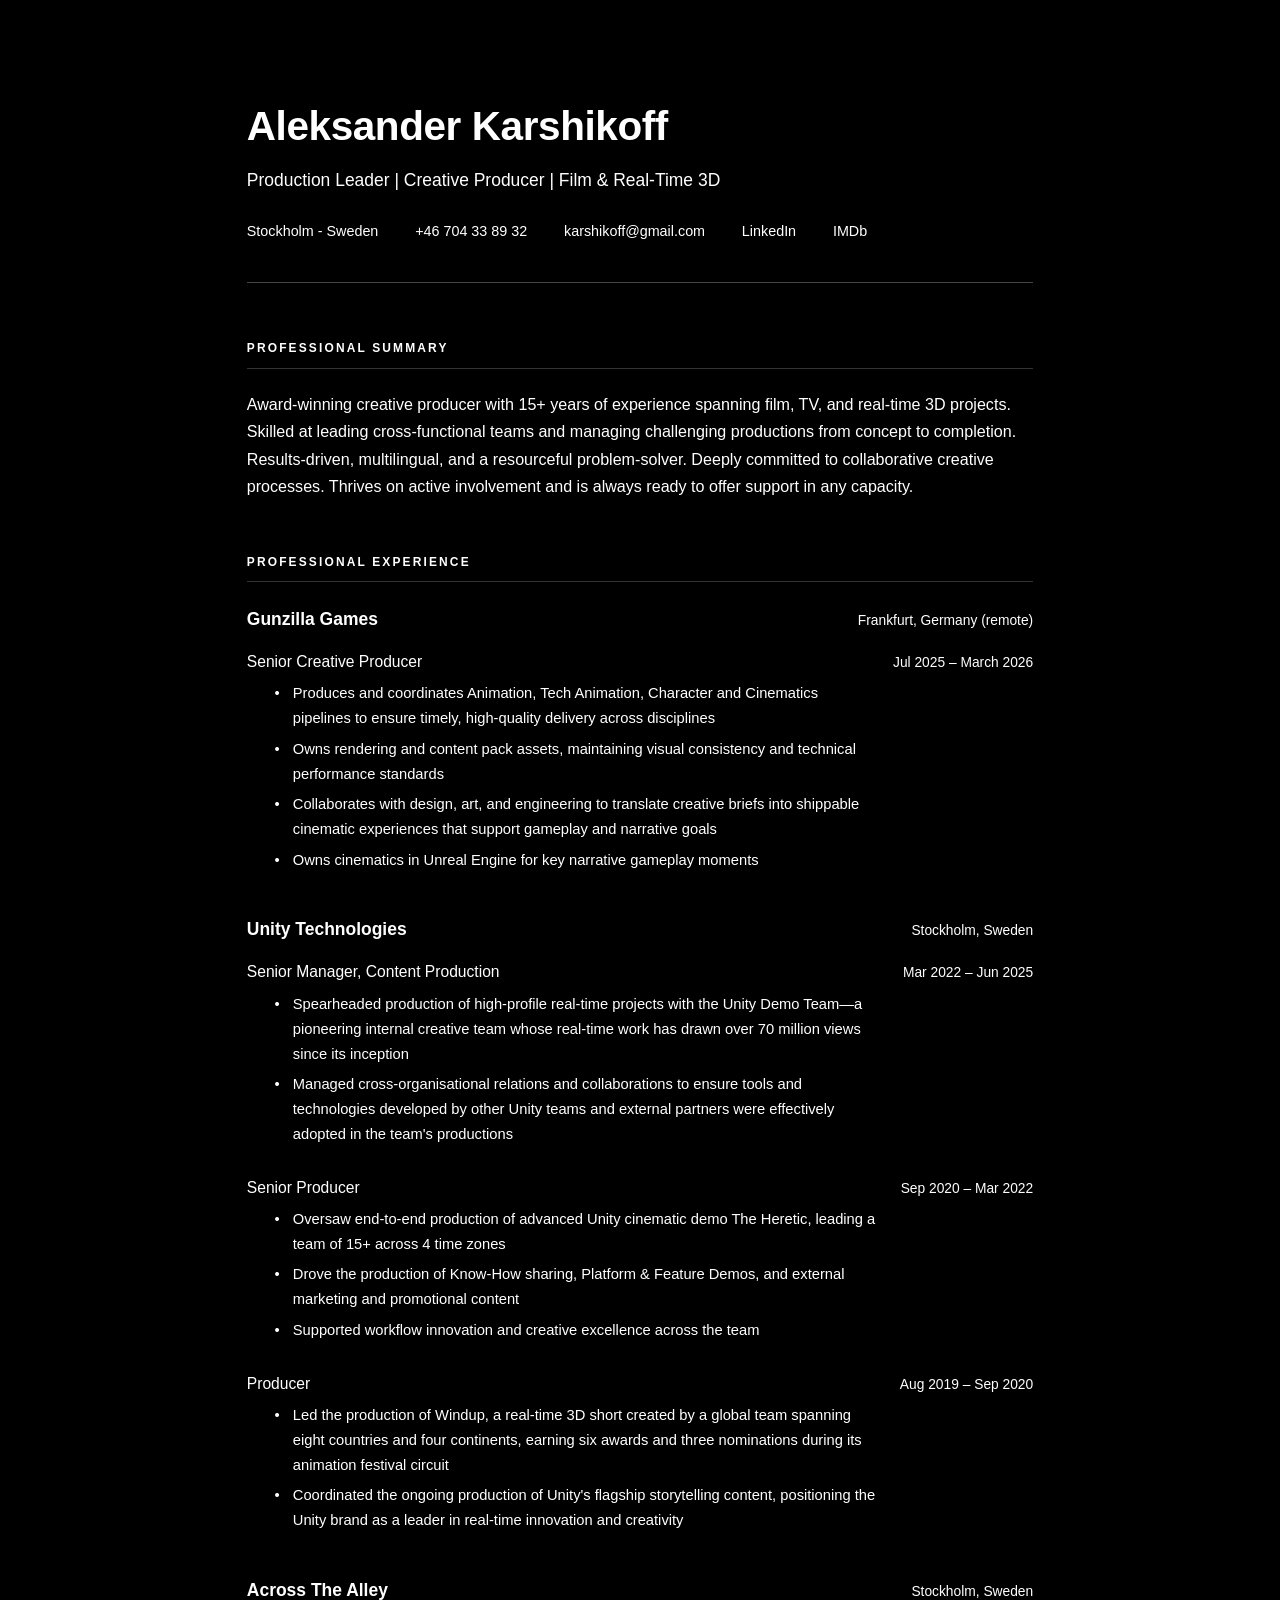
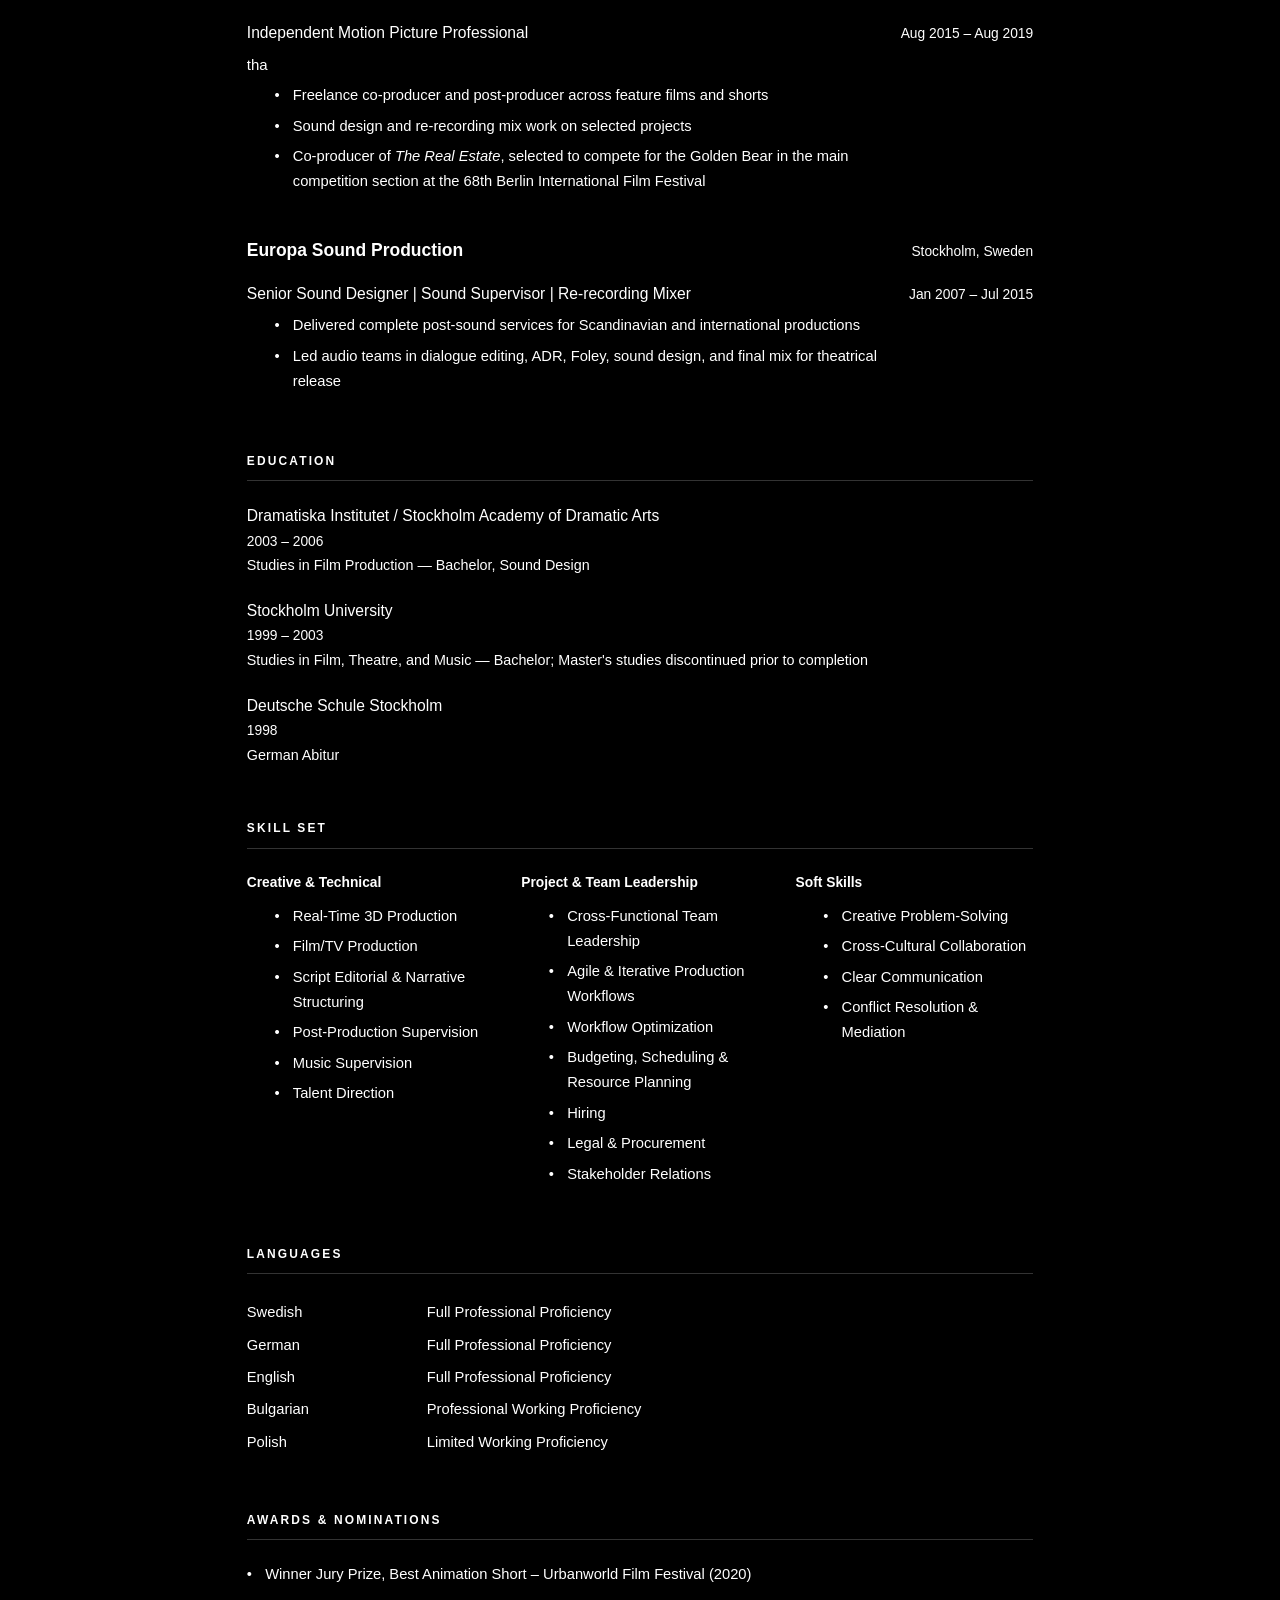
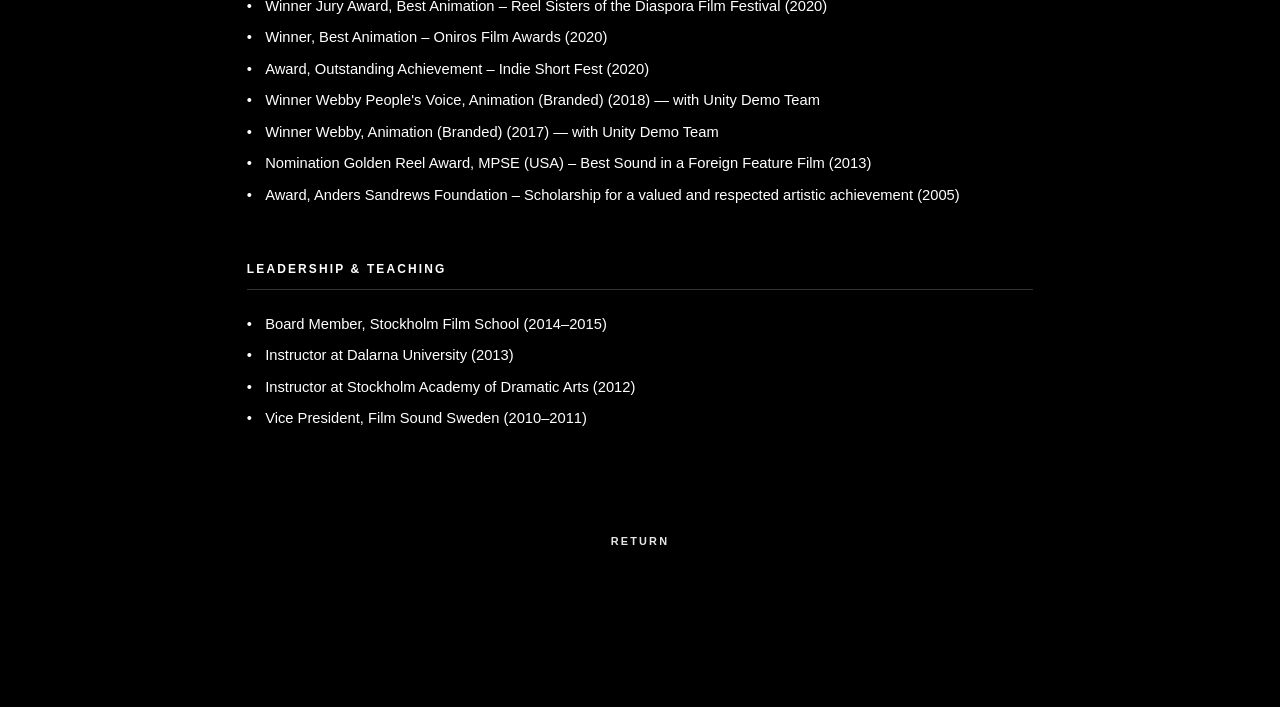
==== cv.html @ b13f15df "updates" ====
<!DOCTYPE html>
<html lang="en">

<head>
    <meta charset="UTF-8">
    <meta name="viewport" content="width=device-width, initial-scale=1.0">

    <title>Aleksander Karshikoff | CV</title>
    <style>
        *,
        *::before,
        *::after {
            box-sizing: border-box;
            margin: 0;
            padding: 0;
        }

        html {
            font-size: 115%;
            -webkit-text-size-adjust: 100%;
            text-size-adjust: 100%;
        }

        body {
            background-color: #000;
            color: #fff;
            font-family: Arial, sans-serif;
            font-weight: 400;
            font-size: 15px;
            line-height: 1.7;
        }

        a {
            color: inherit;
            text-decoration: none;
        }

        a:hover {
            text-decoration: underline;
        }

        /* ── Return button ── */
        .return-btn {
            position: fixed;
            top: 2rem;
            left: 2rem;
            font-family: Arial, sans-serif;
            font-size: 0.85vw;
            font-weight: 400;
            color: #fff;
            text-decoration: none;
            opacity: 0.9;
            transition: color 0.3s ease;
            z-index: 100;
        }

        .return-btn:hover {
            color: #fff;
            text-decoration: none;
        }

        .back-btn-container {
            display: flex;
            justify-content: center;
            margin-top: 5rem;
            margin-bottom: 2rem;
        }

        .back-btn {
            position: relative;
            font-family: Arial, sans-serif;
            font-size: 0.85vw;
            color: #ffffff;
            text-decoration: none;
            letter-spacing: 0.2em;
            text-transform: uppercase;
            padding: 0.5rem 2rem;
            transition: transform 0.4s ease;
            font-weight: 700;
            opacity: 0.9;
        }

        .back-btn:hover {
            transform: scale(1.05);
            text-decoration: none;
        }

        .back-btn::after {
            content: '';
            position: absolute;
            width: 0;
            height: 1px;
            bottom: 0;
            left: 50%;
            background-color: #ffffff;
            transition: all 0.4s cubic-bezier(0.25, 0.8, 0.25, 1);
            transform: translateX(-50%);
            box-shadow: 0 0 15px rgba(255, 255, 255, 0.5);
        }

        .back-btn:hover::after {
            width: 80%;
        }

        /* ── Page layout ── */
        .page {
            max-width: 860px;
            margin: 0 auto;
            padding: 5rem 2rem 6rem;
        }

        /* ── Header ── */
        .cv-header {
            margin-bottom: 3rem;
            padding-bottom: 2rem;
            border-bottom: 1px solid #444;
        }

        .cv-name {
            font-size: 2.2rem;
            font-weight: 700;
            letter-spacing: -0.01em;
            margin-bottom: 0.3rem;
        }

        .cv-title {
            font-size: 0.95rem;
            font-weight: 400;
            color: #fff;
            margin-bottom: 1.2rem;
        }

        .cv-contact {
            font-size: 0.78rem;
            color: #fff;
            line-height: 1.9;
        }

        .cv-contact a:hover {
            color: #fff;
        }

        .cv-contact-row {
            display: flex;
            flex-wrap: wrap;
            gap: 0.2rem 2rem;
        }

        /* ── Sections ── */
        .section {
            margin-bottom: 2.8rem;
        }

        .section-title {
            font-size: 0.65rem;
            font-weight: 600;
            letter-spacing: 0.18em;
            text-transform: uppercase;
            color: #fff;
            margin-bottom: 1.2rem;
            padding-bottom: 0.5rem;
            border-bottom: 1px solid #333;
        }

        /* Summary */
        .summary-text {
            font-size: 0.875rem;
            color: #fff;
            max-width: 780px;
        }

        /* Experience */
        .org {
            margin-bottom: 2rem;
        }

        .org-header {
            display: flex;
            justify-content: space-between;
            align-items: baseline;
            flex-wrap: wrap;
            gap: 0.3rem;
            margin-bottom: 0.8rem;
        }

        .org-name {
            font-size: 0.95rem;
            font-weight: 600;
        }

        .org-location {
            font-size: 0.75rem;
            color: #fff;
        }

        .role {
            display: grid;
            grid-template-columns: 1fr auto;
            column-gap: 1rem;
            row-gap: 0.3rem;
            align-items: baseline;
            margin-bottom: 1.2rem;
        }

        .role-header {
            display: contents;
        }

        .role-title {
            font-size: 0.85rem;
            font-weight: 500;
            color: #fff;
            flex: 1;
            min-width: 0;
        }

        .role-date {
            font-size: 0.75rem;
            color: #fff;
            white-space: nowrap;
            flex-shrink: 0;
        }

        .bullet-list {
            list-style: none;
            padding-left: 1.5rem;
            grid-column: 1;
        }

        .bullet-list li {
            font-size: 0.8rem;
            color: #fff;
            padding-left: 1rem;
            position: relative;
            margin-bottom: 0.3rem;
        }

        .bullet-list li::before {
            content: '•';
            position: absolute;
            left: 0;
            color: #fff;
        }

        /* Education */
        .edu-item {
            margin-bottom: 1.1rem;
        }

        .edu-name {
            font-size: 0.85rem;
            font-weight: 500;
            color: #fff;
        }

        .edu-dates {
            font-size: 0.75rem;
            color: #fff;
        }

        .edu-detail {
            font-size: 0.78rem;
            color: #fff;
        }

        /* Skills grid */
        .skills-grid {
            display: grid;
            grid-template-columns: repeat(3, 1fr);
            gap: 1.5rem 2rem;
        }


        .skill-group-title {
            font-size: 0.75rem;
            font-weight: 600;
            color: #fff;
            margin-bottom: 0.5rem;
        }

        /* Languages */
        .lang-table {
            width: 100%;
            border-collapse: collapse;
        }

        .lang-table tr td {
            padding: 0.2rem 0;
            font-size: 0.8rem;
        }

        .lang-table tr td:first-child {
            font-weight: 500;
            color: #fff;
            width: 180px;
        }

        .lang-table tr td:last-child {
            color: #fff;
        }

        /* Awards / Leadership */
        .item-list {
            list-style: none;
        }

        .item-list li {
            font-size: 0.8rem;
            color: #fff;
            padding-left: 1rem;
            position: relative;
            margin-bottom: 0.35rem;
        }

        .item-list li::before {
            content: '•';
            position: absolute;
            left: 0;
            color: #fff;
        }

        @media (max-width: 768px) {
            .back-btn {
                font-size: 16px;
            }

            .page {
                padding: 3rem 1.5rem 4rem;
            }

            .skills-grid {
                grid-template-columns: 1fr;
                gap: 1.5rem;
            }
        }

        @media (max-width: 600px) {
            .role {
                grid-template-columns: 1fr;
            }

            .role-date {
                text-align: left;
                margin-top: 0.2rem;
            }
        }
    </style>
</head>

<body>


    <div class="page">

        <!-- Header -->
        <header class="cv-header">
            <h1 class="cv-name">Aleksander Karshikoff</h1>
            <p class="cv-title">Production Leader | Creative Producer | Film &amp; Real-Time 3D</p>
            <div class="cv-contact">
                <div class="cv-contact-row">
                    <span>Stockholm - Sweden</span>
                    <span>+46 704 33 89 32</span>
                    <span>karshikoff@gmail.com</span>
                    <a href="https://www.linkedin.com/in/aleksander-karshikoff-a1b75057" target="_blank">LinkedIn</a>
                    <a href="https://www.imdb.com/name/nm2198897/" target="_blank">IMDb</a>
                </div>
            </div>
        </header>

        <!-- Professional Summary -->
        <section class="section">
            <h2 class="section-title">Professional Summary</h2>
            <p class="summary-text">Award-winning creative producer with 15+ years of experience spanning film, TV, and
                real-time 3D projects. Skilled at leading cross-functional teams and managing challenging productions
                from concept to completion. Results-driven, multilingual, and a resourceful problem-solver. Deeply
                committed to collaborative creative processes. Thrives on active involvement and is always ready to
                offer support in any capacity.</p>
        </section>

        <!-- Professional Experience -->
        <section class="section">
            <h2 class="section-title">Professional Experience</h2>

            <div class="org">
                <div class="org-header">
                    <span class="org-name">Gunzilla Games</span>
                    <span class="org-location">Frankfurt, Germany (remote)</span>
                </div>
                <div class="role">
                    <div class="role-header">
                        <span class="role-title">Senior Creative Producer</span>
                        <span class="role-date">Jul 2025 – March 2026</span>
                    </div>
                    <ul class="bullet-list">
                        <li>Produces and coordinates Animation, Tech Animation, Character and Cinematics pipelines to
                            ensure timely, high-quality delivery across disciplines</li>
                        <li>Owns rendering and content pack assets, maintaining visual consistency and technical
                            performance standards</li>
                        <li>Collaborates with design, art, and engineering to translate creative briefs into shippable
                            cinematic experiences that support gameplay and narrative goals</li>
                        <li>Owns cinematics in Unreal Engine for key narrative gameplay moments</li>
                    </ul>
                </div>
            </div>

            <div class="org">
                <div class="org-header">
                    <span class="org-name">Unity Technologies</span>
                    <span class="org-location">Stockholm, Sweden</span>
                </div>
                <div class="role">
                    <div class="role-header">
                        <span class="role-title">Senior Manager, Content Production</span>
                        <span class="role-date">Mar 2022 – Jun 2025</span>
                    </div>
                    <ul class="bullet-list">
                        <li>Spearheaded production of high-profile real-time projects with the Unity Demo Team—a
                            pioneering internal creative team whose real-time work has drawn over 70 million views since
                            its inception</li>
                        <li>Managed cross-organisational relations and collaborations to ensure tools and technologies
                            developed by other Unity teams and external partners were effectively adopted in the team's
                            productions</li>
                    </ul>
                </div>
                <div class="role">
                    <div class="role-header">
                        <span class="role-title">Senior Producer</span>
                        <span class="role-date">Sep 2020 – Mar 2022</span>
                    </div>
                    <ul class="bullet-list">
                        <li>Oversaw end-to-end production of advanced Unity cinematic demo The Heretic, leading a team
                            of 15+ across 4 time zones</li>
                        <li>Drove the production of Know-How sharing, Platform &amp; Feature Demos, and external
                            marketing and promotional content</li>
                        <li>Supported workflow innovation and creative excellence across the team</li>
                    </ul>
                </div>
                <div class="role">
                    <div class="role-header">
                        <span class="role-title">Producer</span>
                        <span class="role-date">Aug 2019 – Sep 2020</span>
                    </div>
                    <ul class="bullet-list">
                        <li>Led the production of Windup, a real-time 3D short created by a global team spanning eight
                            countries and four continents, earning six awards and three nominations during its animation
                            festival circuit</li>
                        <li>Coordinated the ongoing production of Unity's flagship storytelling content, positioning the
                            Unity brand as a leader in real-time innovation and creativity</li>
                    </ul>
                </div>
            </div>

            <div class="org">
                <div class="org-header">
                    <span class="org-name">Across The Alley</span>
                    <span class="org-location">Stockholm, Sweden</span>
                </div>
                <div class="role">
                    <div class="role-header">
                        <span class="role-title">Independent Motion Picture Professional</span>
                        <span class="role-date">Aug 2015 – Aug 2019</span>
                        tha
                    </div>
                    <ul class="bullet-list">
                        <li>Freelance co-producer and post-producer across feature films and shorts</li>
                        <li>Sound design and re-recording mix work on selected projects</li>
                        <li>Co-producer of <em>The Real Estate</em>, selected to compete for the Golden Bear in the main
                            competition section at the 68th Berlin International Film Festival</li>
                    </ul>
                </div>
            </div>

            <div class="org">
                <div class="org-header">
                    <span class="org-name">Europa Sound Production</span>
                    <span class="org-location">Stockholm, Sweden</span>
                </div>
                <div class="role">
                    <div class="role-header">
                        <span class="role-title">Senior Sound Designer | Sound Supervisor | Re-recording Mixer</span>
                        <span class="role-date">Jan 2007 – Jul 2015</span>
                    </div>
                    <ul class="bullet-list">
                        <li>Delivered complete post-sound services for Scandinavian and international productions</li>
                        <li>Led audio teams in dialogue editing, ADR, Foley, sound design, and final mix for theatrical
                            release</li>
                    </ul>
                </div>
            </div>

        </section>

        <!-- Education -->
        <section class="section">
            <h2 class="section-title">Education</h2>
            <div class="edu-item">
                <div class="edu-name">Dramatiska Institutet / Stockholm Academy of Dramatic Arts</div>
                <div class="edu-dates">2003 – 2006</div>
                <div class="edu-detail">Studies in Film Production — Bachelor, Sound Design</div>
            </div>
            <div class="edu-item">
                <div class="edu-name">Stockholm University</div>
                <div class="edu-dates">1999 – 2003</div>
                <div class="edu-detail">Studies in Film, Theatre, and Music — Bachelor; Master's studies discontinued
                    prior to completion</div>
            </div>
            <div class="edu-item">
                <div class="edu-name">Deutsche Schule Stockholm</div>
                <div class="edu-dates">1998</div>
                <div class="edu-detail">German Abitur</div>
            </div>
        </section>

        <!-- Skills -->
        <section class="section">
            <h2 class="section-title">Skill Set</h2>
            <div class="skills-grid">
                <div>
                    <div class="skill-group-title">Creative &amp; Technical</div>
                    <ul class="bullet-list">
                        <li>Real-Time 3D Production</li>
                        <li>Film/TV Production</li>
                        <li>Script Editorial &amp; Narrative Structuring</li>
                        <li>Post-Production Supervision</li>
                        <li>Music Supervision</li>
                        <li>Talent Direction</li>
                    </ul>
                </div>
                <div>
                    <div class="skill-group-title">Project &amp; Team Leadership</div>
                    <ul class="bullet-list">
                        <li>Cross-Functional Team Leadership</li>
                        <li>Agile &amp; Iterative Production Workflows</li>
                        <li>Workflow Optimization</li>
                        <li>Budgeting, Scheduling &amp; Resource Planning</li>
                        <li>Hiring</li>
                        <li>Legal &amp; Procurement</li>
                        <li>Stakeholder Relations</li>
                    </ul>
                </div>
                <div>
                    <div class="skill-group-title">Soft Skills</div>
                    <ul class="bullet-list">
                        <li>Creative Problem-Solving</li>
                        <li>Cross-Cultural Collaboration</li>
                        <li>Clear Communication</li>
                        <li>Conflict Resolution &amp; Mediation</li>
                    </ul>
                </div>
            </div>
        </section>

        <!-- Languages -->
        <section class="section">
            <h2 class="section-title">Languages</h2>
            <table class="lang-table">
                <tr>
                    <td>Swedish</td>
                    <td>Full Professional Proficiency</td>
                </tr>
                <tr>
                    <td>German</td>
                    <td>Full Professional Proficiency</td>
                </tr>
                <tr>
                    <td>English</td>
                    <td>Full Professional Proficiency</td>
                </tr>
                <tr>
                    <td>Bulgarian</td>
                    <td>Professional Working Proficiency</td>
                </tr>
                <tr>
                    <td>Polish</td>
                    <td>Limited Working Proficiency</td>
                </tr>
            </table>
        </section>

        <!-- Awards -->
        <section class="section">
            <h2 class="section-title">Awards &amp; Nominations</h2>
            <ul class="item-list">
                <li>Winner Jury Prize, Best Animation Short – Urbanworld Film Festival (2020)</li>
                <li>Winner Jury Award, Best Animation – Reel Sisters of the Diaspora Film Festival (2020)</li>
                <li>Winner, Best Animation – Oniros Film Awards (2020)</li>
                <li>Award, Outstanding Achievement – Indie Short Fest (2020)</li>
                <li>Winner Webby People's Voice, Animation (Branded) (2018) — with Unity Demo Team</li>
                <li>Winner Webby, Animation (Branded) (2017) — with Unity Demo Team</li>
                <li>Nomination Golden Reel Award, MPSE (USA) – Best Sound in a Foreign Feature Film (2013)</li>
                <li>Award, Anders Sandrews Foundation – Scholarship for a valued and respected artistic achievement
                    (2005)</li>
            </ul>
        </section>

        <!-- Leadership & Teaching -->
        <section class="section">
            <h2 class="section-title">Leadership &amp; Teaching</h2>
            <ul class="item-list">
                <li>Board Member, Stockholm Film School (2014–2015)</li>
                <li>Instructor at Dalarna University (2013)</li>
                <li>Instructor at Stockholm Academy of Dramatic Arts (2012)</li>
                <li>Vice President, Film Sound Sweden (2010–2011)</li>
            </ul>
        </section>

        <div class="back-btn-container">
            <a href="index.html" class="back-btn">Return</a>
        </div>
    </div>
</body>

</html>
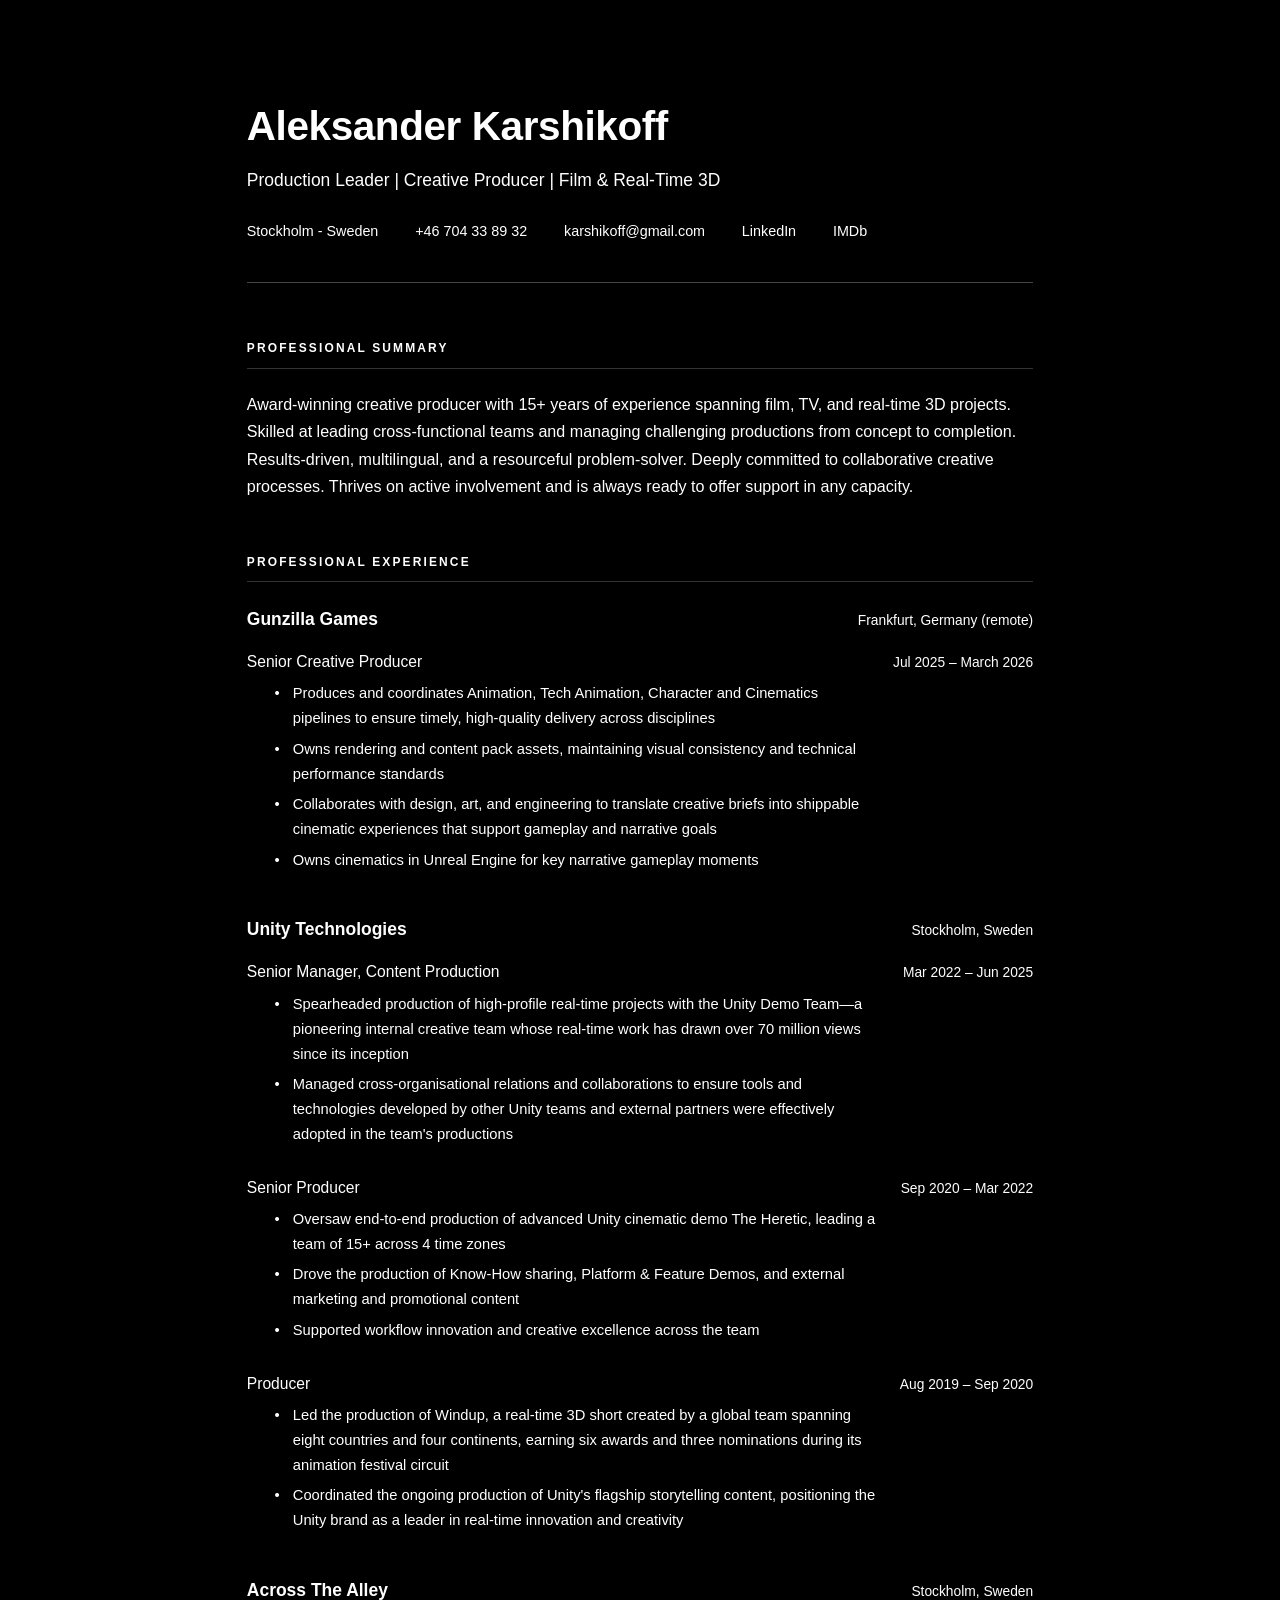
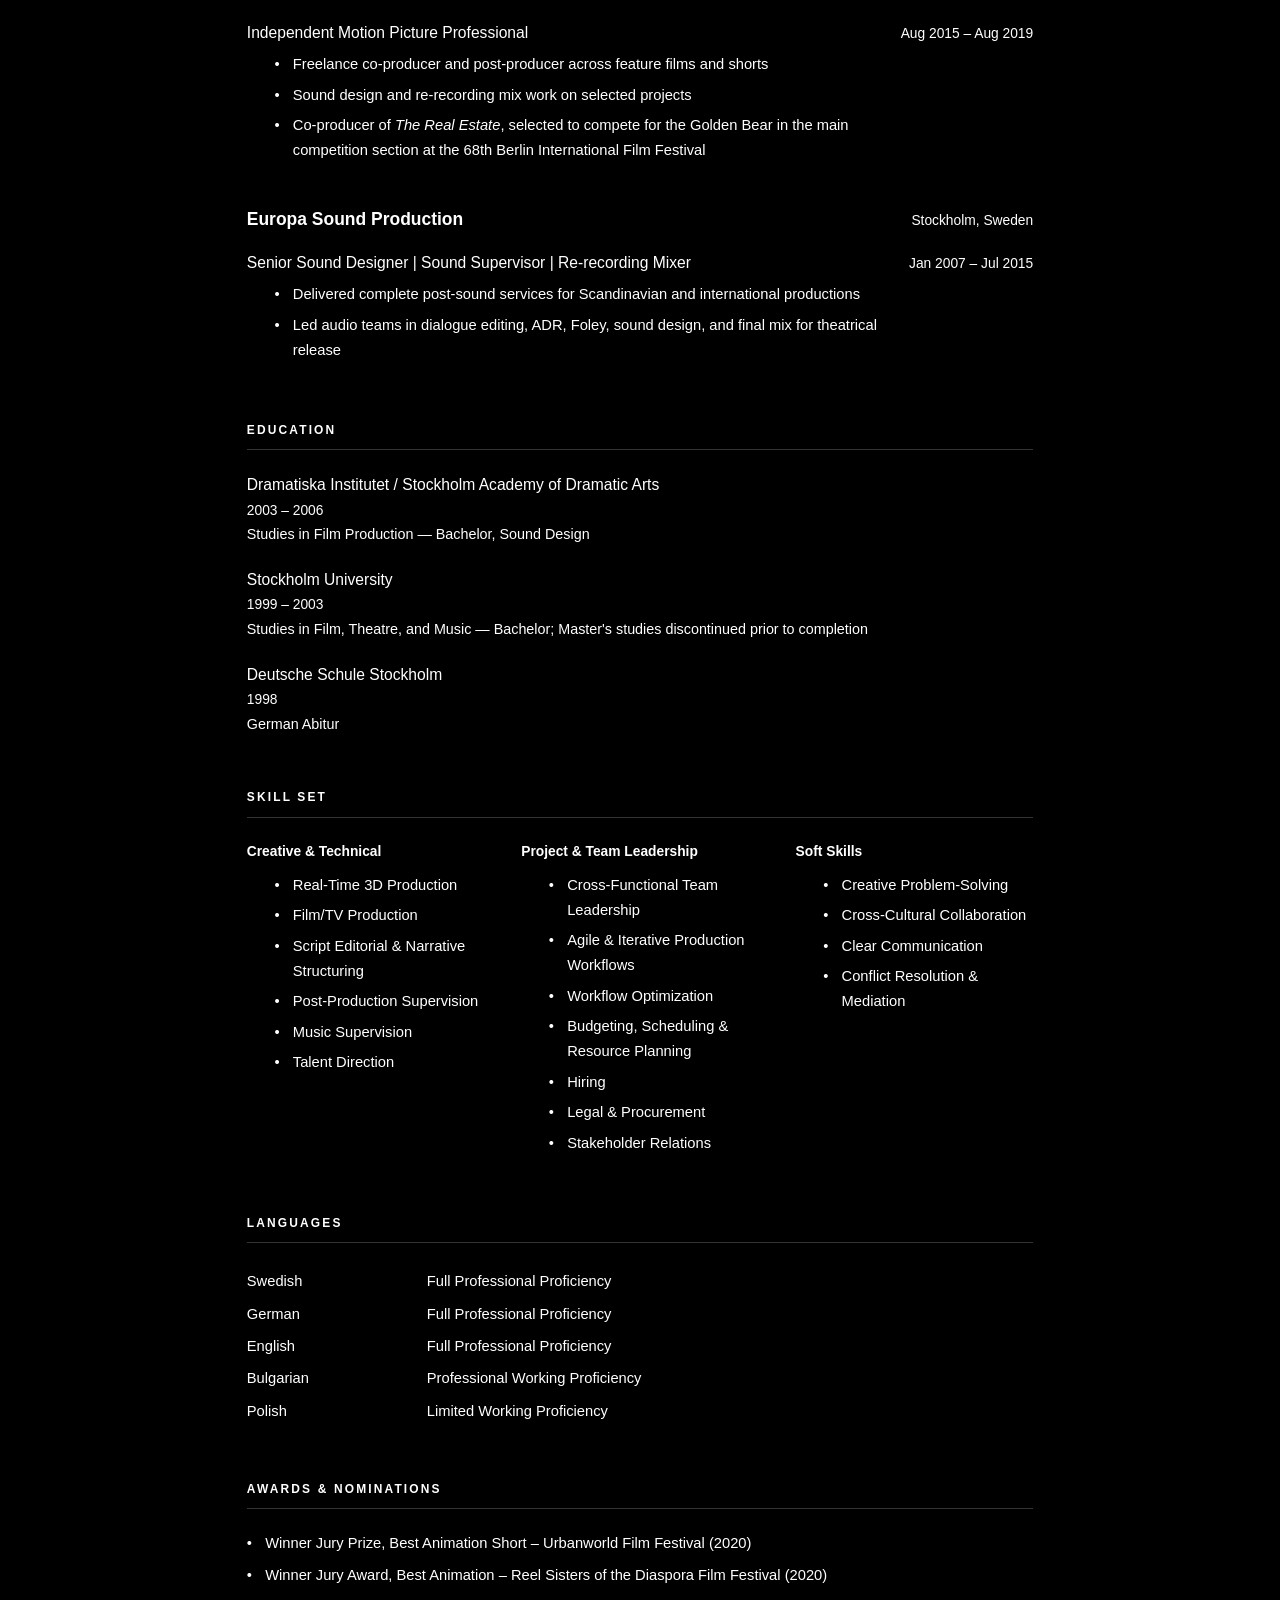
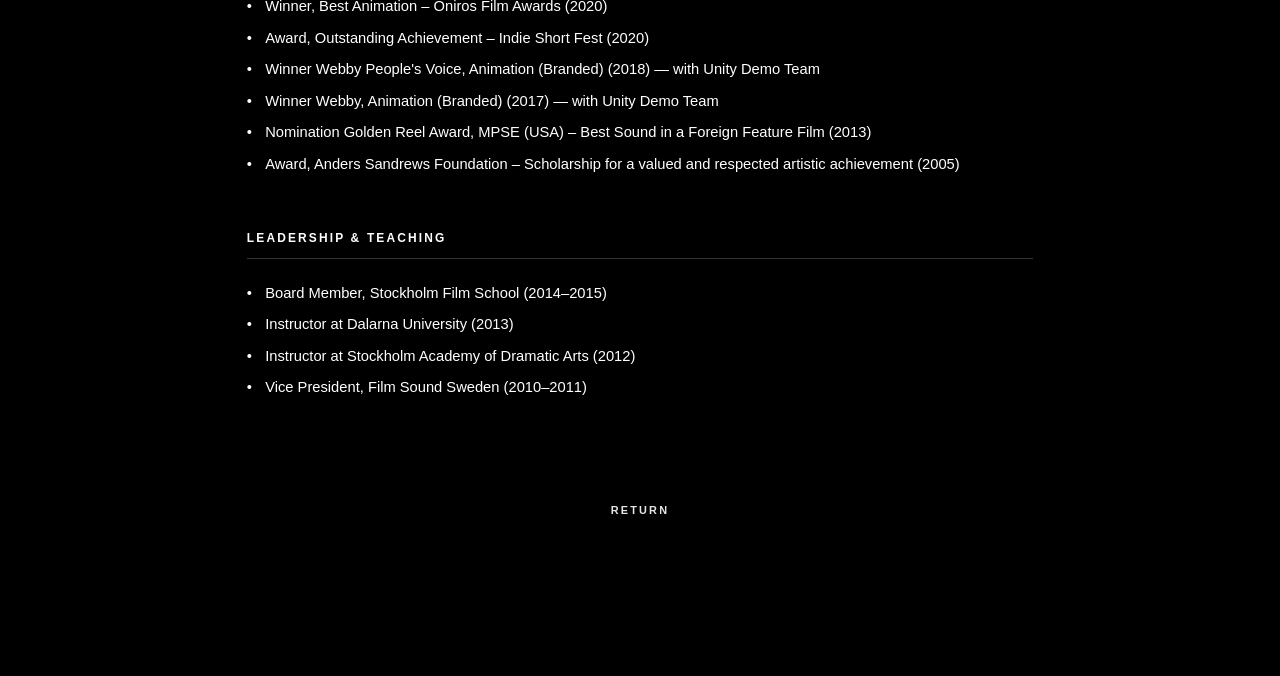
==== commit 6f05ca92: "link update" ====
--- a/cv.html
+++ b/cv.html
@@ -459,7 +459,6 @@
                     <div class="role-header">
                         <span class="role-title">Independent Motion Picture Professional</span>
                         <span class="role-date">Aug 2015 – Aug 2019</span>
-                        tha
                     </div>
                     <ul class="bullet-list">
                         <li>Freelance co-producer and post-producer across feature films and shorts</li>
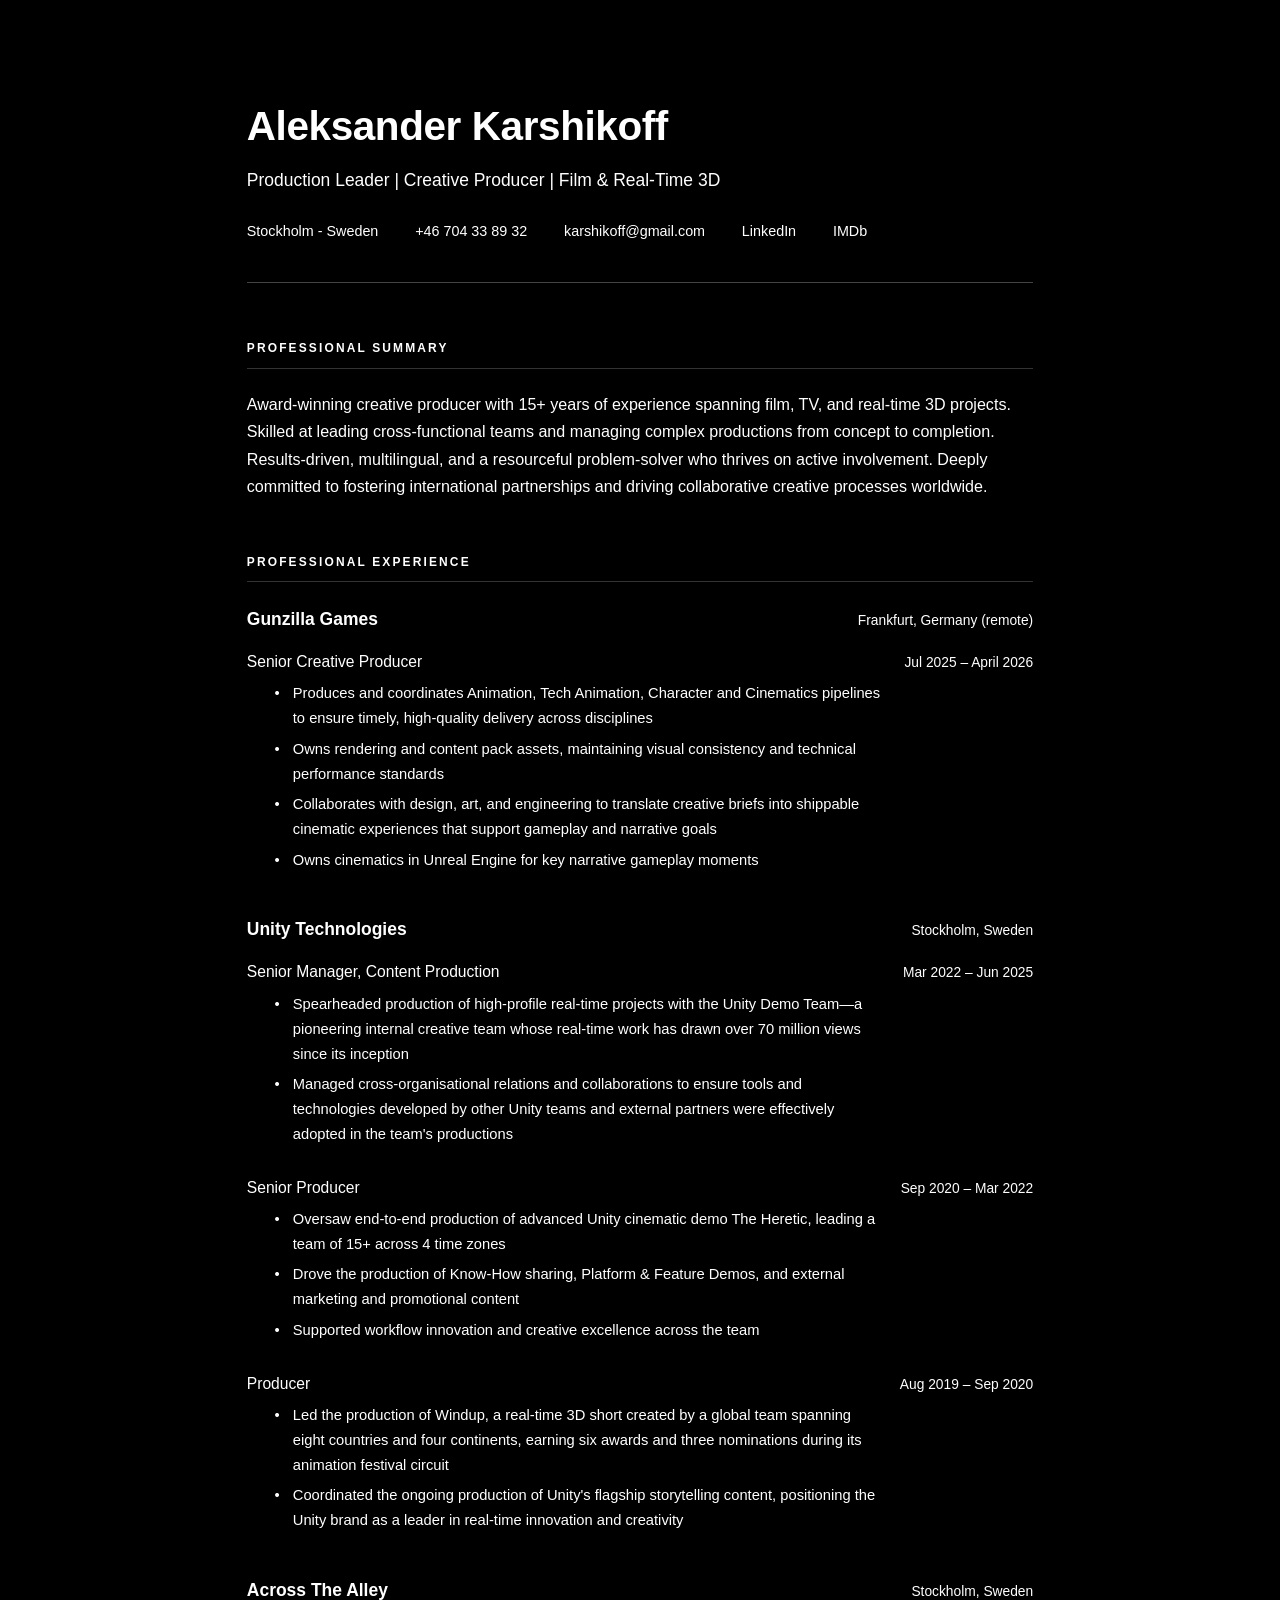
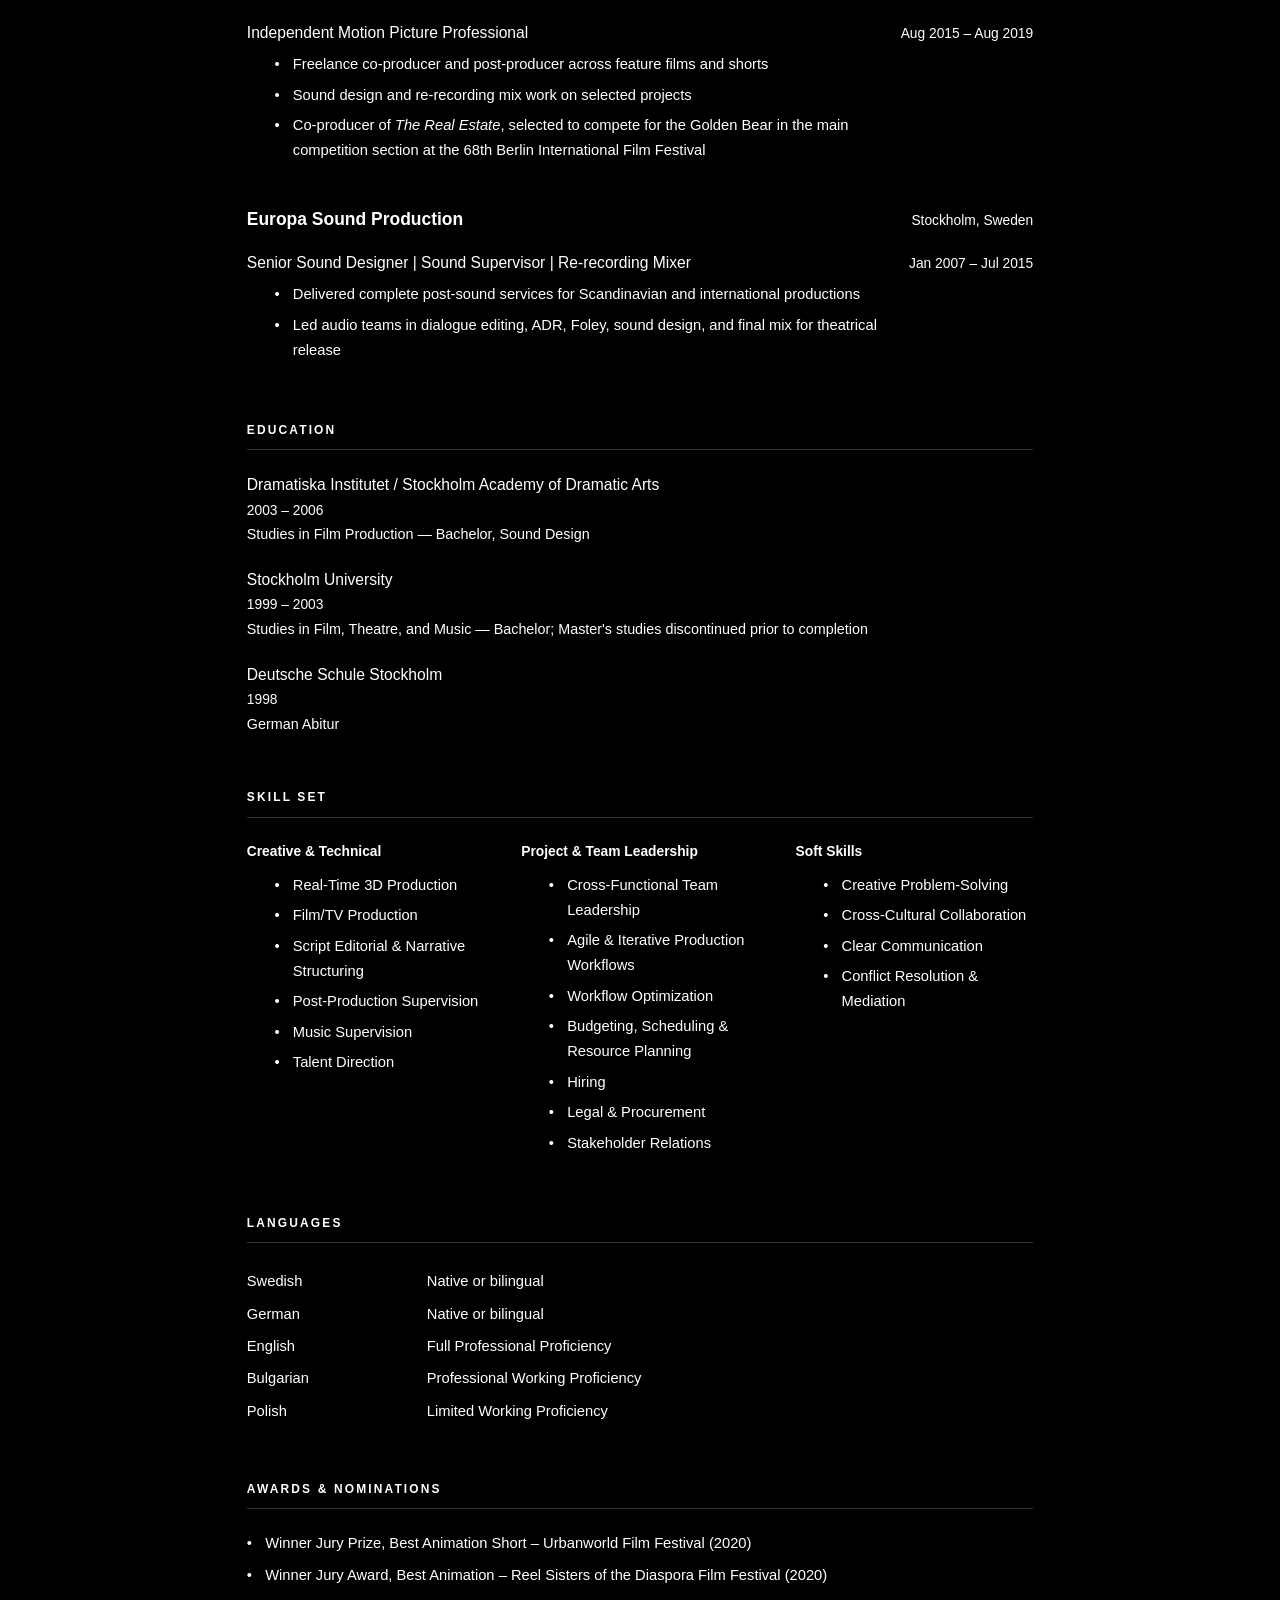
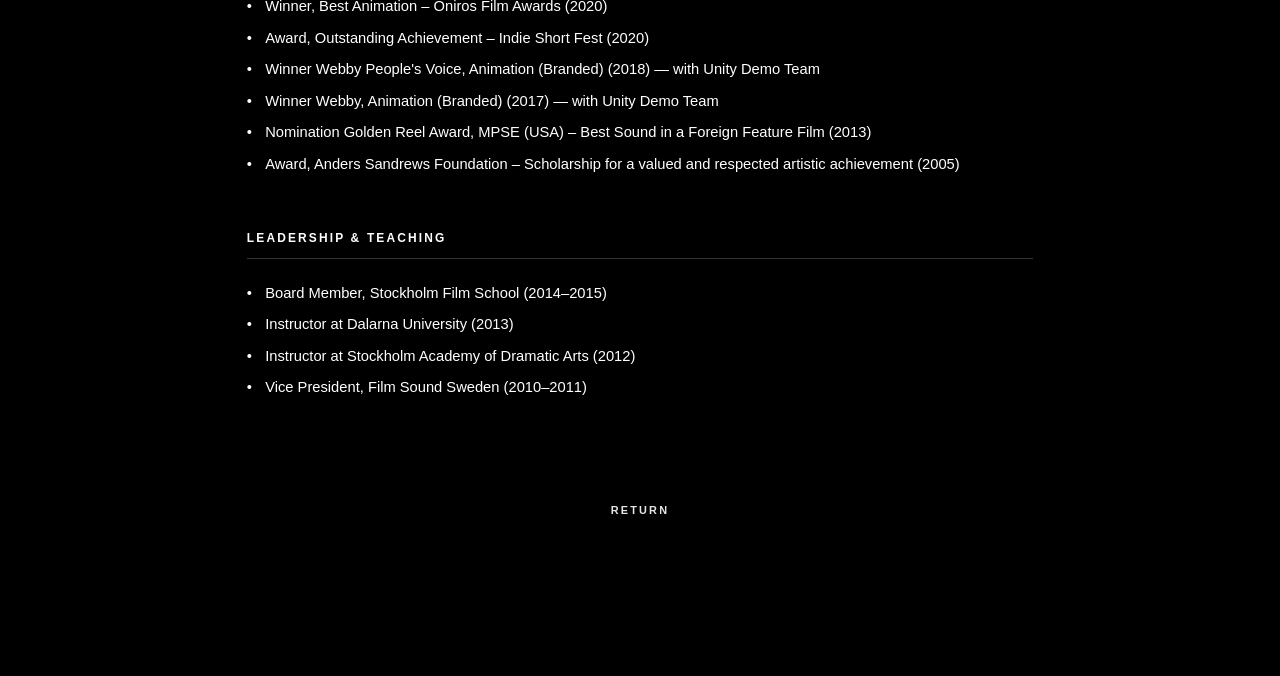
==== commit f26014f6: "Update CV professional summary, language proficiencies, and experience dates" ====
--- a/cv.html
+++ b/cv.html
@@ -4,6 +4,7 @@
 <head>
     <meta charset="UTF-8">
     <meta name="viewport" content="width=device-width, initial-scale=1.0">
+    <meta name="format-detection" content="telephone=no, email=no, address=no">
 
     <title>Aleksander Karshikoff | CV</title>
     <style>
@@ -348,8 +349,6 @@
 </head>
 
 <body>
-
-
     <div class="page">
 
         <!-- Header -->
@@ -371,10 +370,10 @@
         <section class="section">
             <h2 class="section-title">Professional Summary</h2>
             <p class="summary-text">Award-winning creative producer with 15+ years of experience spanning film, TV, and
-                real-time 3D projects. Skilled at leading cross-functional teams and managing challenging productions
-                from concept to completion. Results-driven, multilingual, and a resourceful problem-solver. Deeply
-                committed to collaborative creative processes. Thrives on active involvement and is always ready to
-                offer support in any capacity.</p>
+                real-time 3D projects. Skilled at leading cross-functional teams and managing complex productions from
+                concept to completion. Results-driven, multilingual, and a resourceful problem-solver who thrives on active
+                involvement. Deeply committed to fostering international partnerships and driving collaborative creative
+                processes worldwide.</p>
         </section>
 
         <!-- Professional Experience -->
@@ -389,7 +388,7 @@
                 <div class="role">
                     <div class="role-header">
                         <span class="role-title">Senior Creative Producer</span>
-                        <span class="role-date">Jul 2025 – March 2026</span>
+                        <span class="role-date">Jul 2025 – April 2026</span>
                     </div>
                     <ul class="bullet-list">
                         <li>Produces and coordinates Animation, Tech Animation, Character and Cinematics pipelines to
@@ -555,11 +554,11 @@
             <table class="lang-table">
                 <tr>
                     <td>Swedish</td>
-                    <td>Full Professional Proficiency</td>
+                    <td>Native or bilingual</td>
                 </tr>
                 <tr>
                     <td>German</td>
-                    <td>Full Professional Proficiency</td>
+                    <td>Native or bilingual</td>
                 </tr>
                 <tr>
                     <td>English</td>
